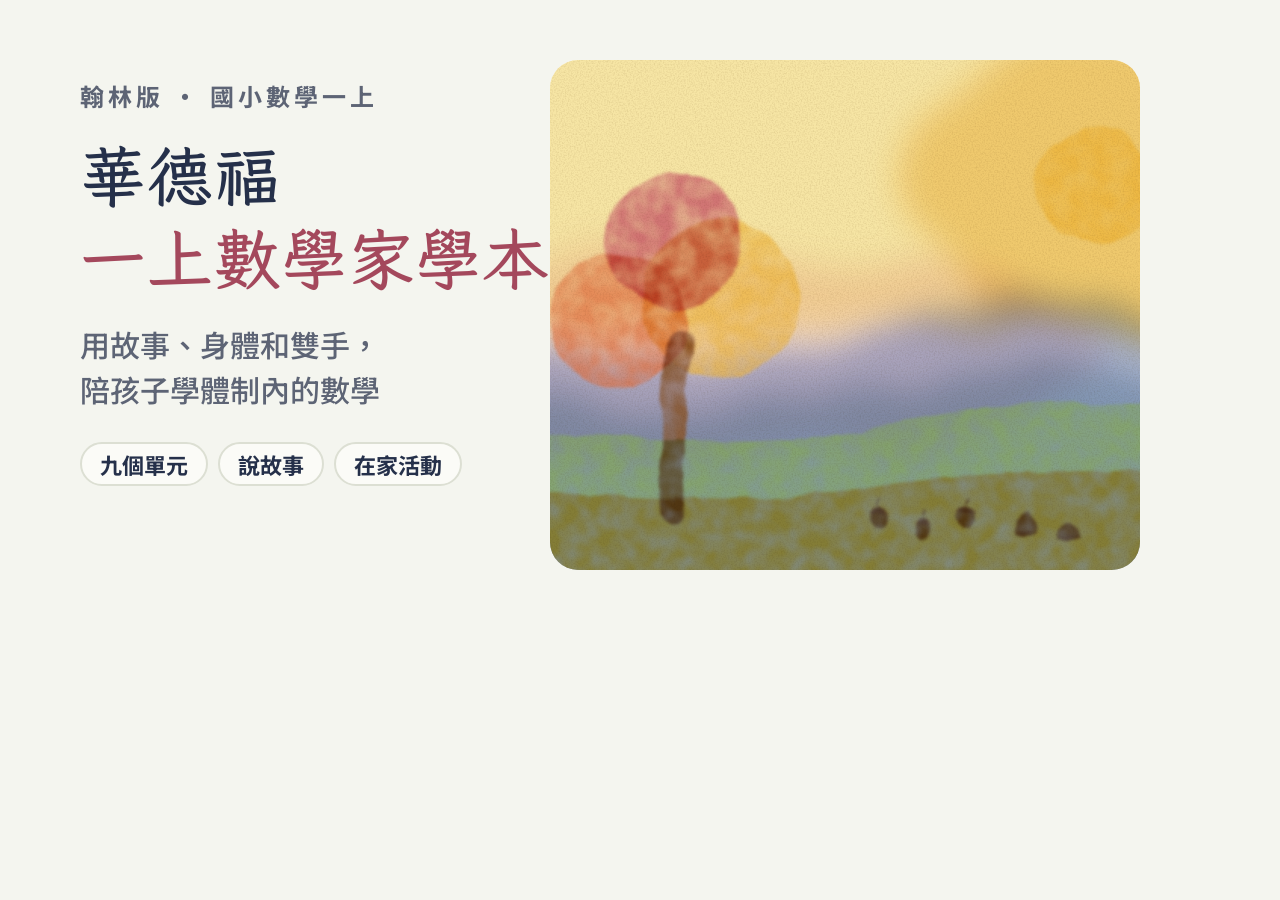
==== design/og-image.html @ cfff29dd "Add 華德福一上數學家學本 Waldorf math site Static site for 翰林版 grade 1 semester 1 math: nine units with read-a" ====
<!doctype html>
<html lang="zh-Hant-TW">
<head>
  <meta charset="utf-8">
  <title>OG image 1200×630</title>
  <link rel="stylesheet" href="https://fonts.googleapis.com/css2?family=LXGW+WenKai+TC:wght@700&family=Noto+Sans+TC:wght@500;700&display=block">
  <style>
    html,
    body {
      width: 1200px;
      height: 630px;
      margin: 0;
      overflow: hidden;
    }

    body {
      position: relative;
      background: #F4F5EF;
      color: #25304A;
      font-family: "Noto Sans TC", "Microsoft JhengHei", sans-serif;
    }

    .copy {
      position: absolute;
      top: 78px;
      left: 80px;
      width: 500px;
    }

    .label {
      font-size: 24px;
      font-weight: 700;
      letter-spacing: 4px;
      color: #5D6475;
    }

    h1 {
      margin: 22px 0 22px;
      font-family: "LXGW WenKai TC", "DFKai-SB", serif;
      font-size: 66px;
      font-weight: 700;
      line-height: 1.25;
      letter-spacing: 1px;
      white-space: nowrap;
    }

    h1 span {
      display: block;
      color: #A4485C;
    }

    .sub {
      margin: 0;
      color: #5D6475;
      font-size: 30px;
      font-weight: 500;
      line-height: 1.5;
    }

    .chips {
      display: flex;
      gap: 10px;
      margin-top: 30px;
    }

    .chips span {
      padding: 4px 18px;
      border: 2px solid #DCDFD3;
      border-radius: 999px;
      background: #FBFBF7;
      font-size: 22px;
      font-weight: 700;
    }

    .painting {
      position: absolute;
      top: 60px;
      right: 60px;
      width: 590px;
      height: 510px;
      border-radius: 28px;
      overflow: hidden;
      background: #FBF6EA;
    }

    .painting svg {
      display: block;
      width: 100%;
      height: 100%;
    }

    .painting svg g > * { mix-blend-mode: multiply; }
    .painting svg .nb { mix-blend-mode: normal; }
    .painting .grain { mix-blend-mode: multiply; opacity: .4; }
  </style>
</head>
<body>
  <div class="copy">
    <div class="label">翰林版 · 國小數學一上</div>
    <h1>華德福<span>一上數學家學本</span></h1>
    <p class="sub">用故事、身體和雙手，<br>陪孩子學體制內的數學</p>
    <div class="chips"><span>九個單元</span><span>說故事</span><span>在家活動</span></div>
  </div>
  <div class="painting" id="painting"></div>

  <script src="../site/art.js"></script>
  <script>
    document.getElementById('painting').innerHTML = window.SCENES.hero();
  </script>
</body>
</html>
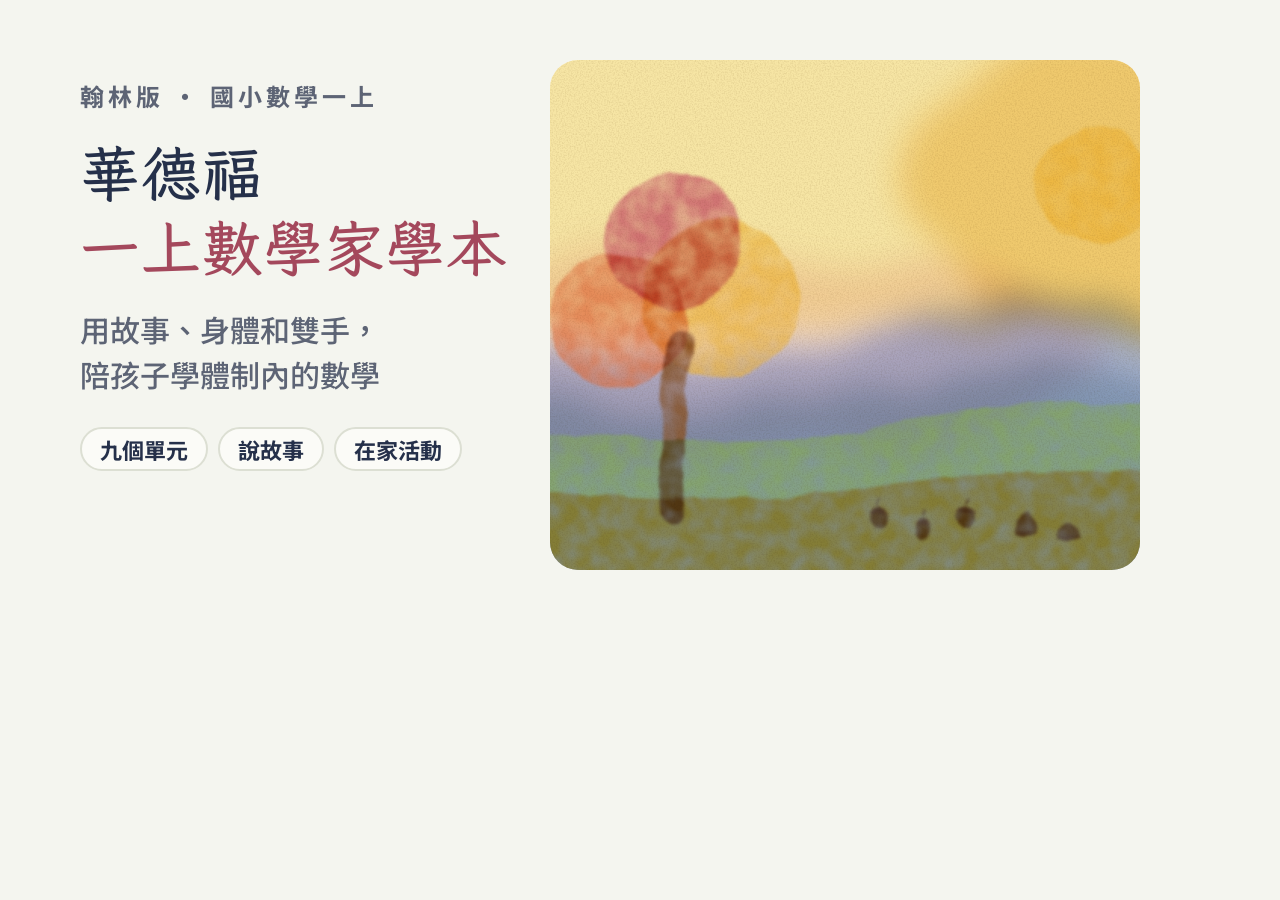
==== commit 02bdb323: "Fit OG image title on one line Co-Authored-By: Claude Opus 5 <noreply@anthropic.com>" ====
--- a/design/og-image.html
+++ b/design/og-image.html
@@ -37,7 +37,7 @@
     h1 {
       margin: 22px 0 22px;
       font-family: "LXGW WenKai TC", "DFKai-SB", serif;
-      font-size: 66px;
+      font-size: 60px;
       font-weight: 700;
       line-height: 1.25;
       letter-spacing: 1px;
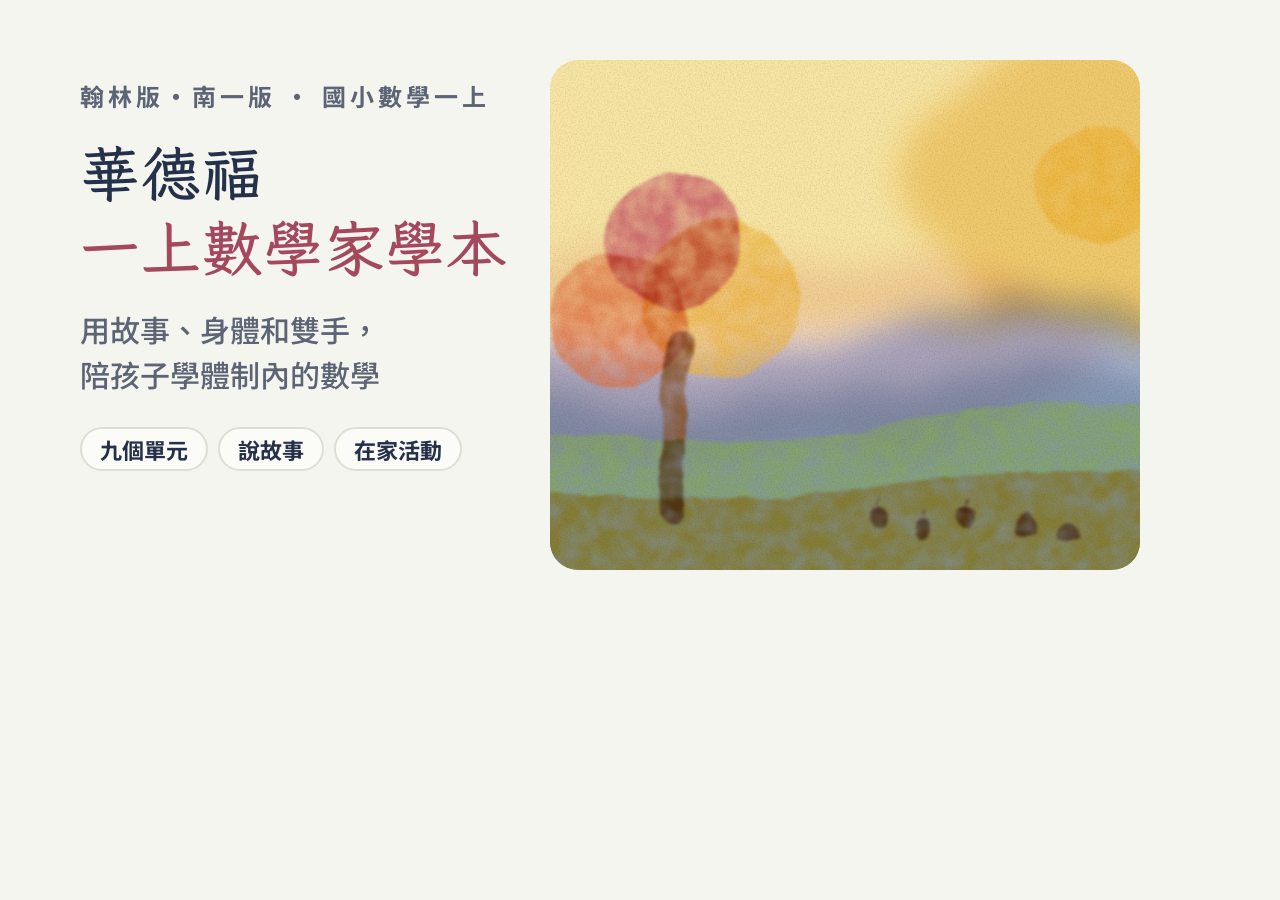
==== commit 7fc8df58: "Add 南一版 edition with textbook version switch Nine 南一版 grade 1 semester 1 units (n1-n9) following 南一'" ====
--- a/design/og-image.html
+++ b/design/og-image.html
@@ -96,7 +96,7 @@
 </head>
 <body>
   <div class="copy">
-    <div class="label">翰林版 · 國小數學一上</div>
+    <div class="label">翰林版・南一版 · 國小數學一上</div>
     <h1>華德福<span>一上數學家學本</span></h1>
     <p class="sub">用故事、身體和雙手，<br>陪孩子學體制內的數學</p>
     <div class="chips"><span>九個單元</span><span>說故事</span><span>在家活動</span></div>
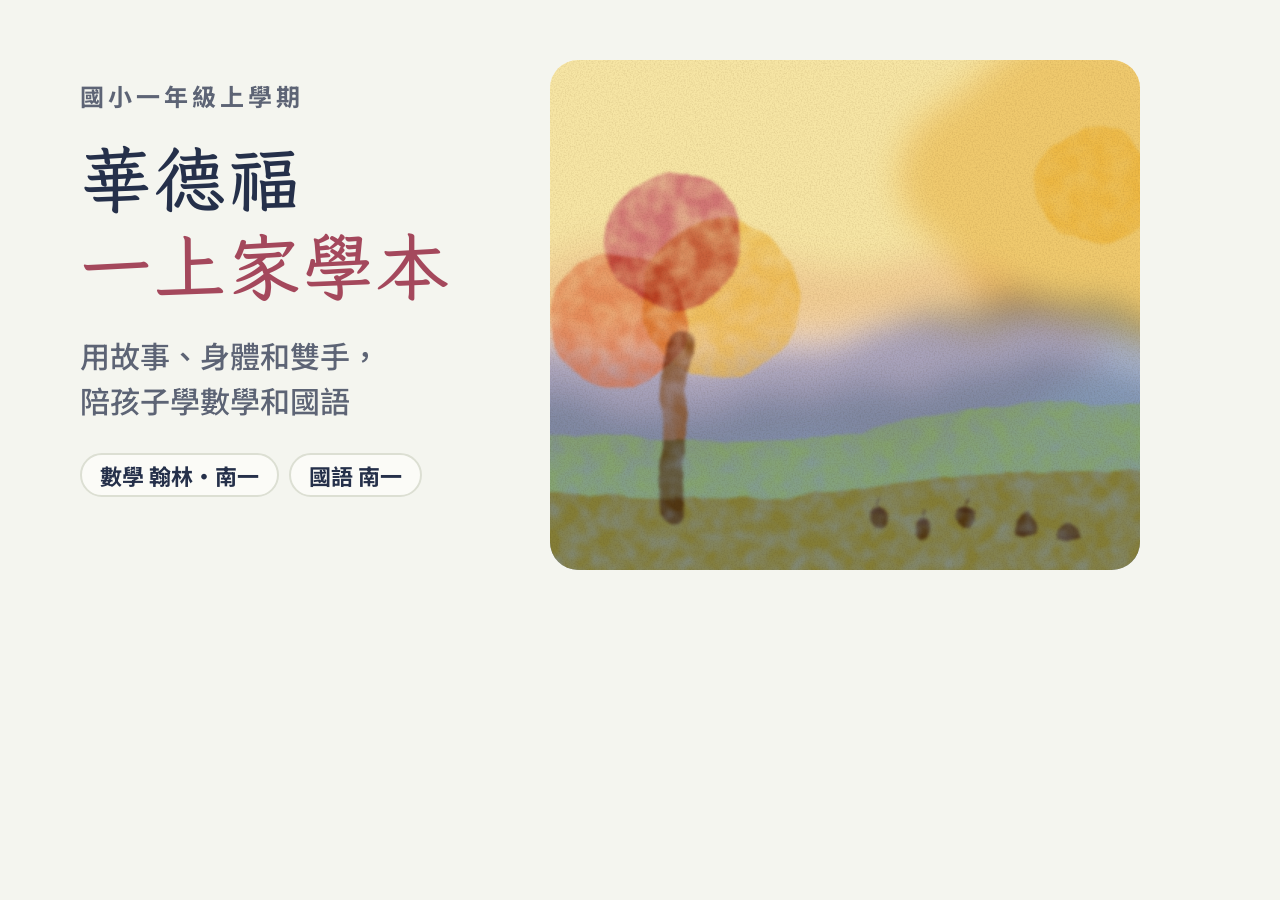
==== commit 77045f90: "Add 南一版 國語 grade 1 semester 1 and rename site Adds a subject layer (數學／國語) to the book switch and ni" ====
--- a/design/og-image.html
+++ b/design/og-image.html
@@ -37,10 +37,10 @@
     h1 {
       margin: 22px 0 22px;
       font-family: "LXGW WenKai TC", "DFKai-SB", serif;
-      font-size: 60px;
+      font-size: 72px;
       font-weight: 700;
-      line-height: 1.25;
-      letter-spacing: 1px;
+      line-height: 1.22;
+      letter-spacing: 2px;
       white-space: nowrap;
     }
 
@@ -96,10 +96,10 @@
 </head>
 <body>
   <div class="copy">
-    <div class="label">翰林版・南一版 · 國小數學一上</div>
-    <h1>華德福<span>一上數學家學本</span></h1>
-    <p class="sub">用故事、身體和雙手，<br>陪孩子學體制內的數學</p>
-    <div class="chips"><span>九個單元</span><span>說故事</span><span>在家活動</span></div>
+    <div class="label">國小一年級上學期</div>
+    <h1>華德福<span>一上家學本</span></h1>
+    <p class="sub">用故事、身體和雙手，<br>陪孩子學數學和國語</p>
+    <div class="chips"><span>數學 翰林・南一</span><span>國語 南一</span></div>
   </div>
   <div class="painting" id="painting"></div>
 
